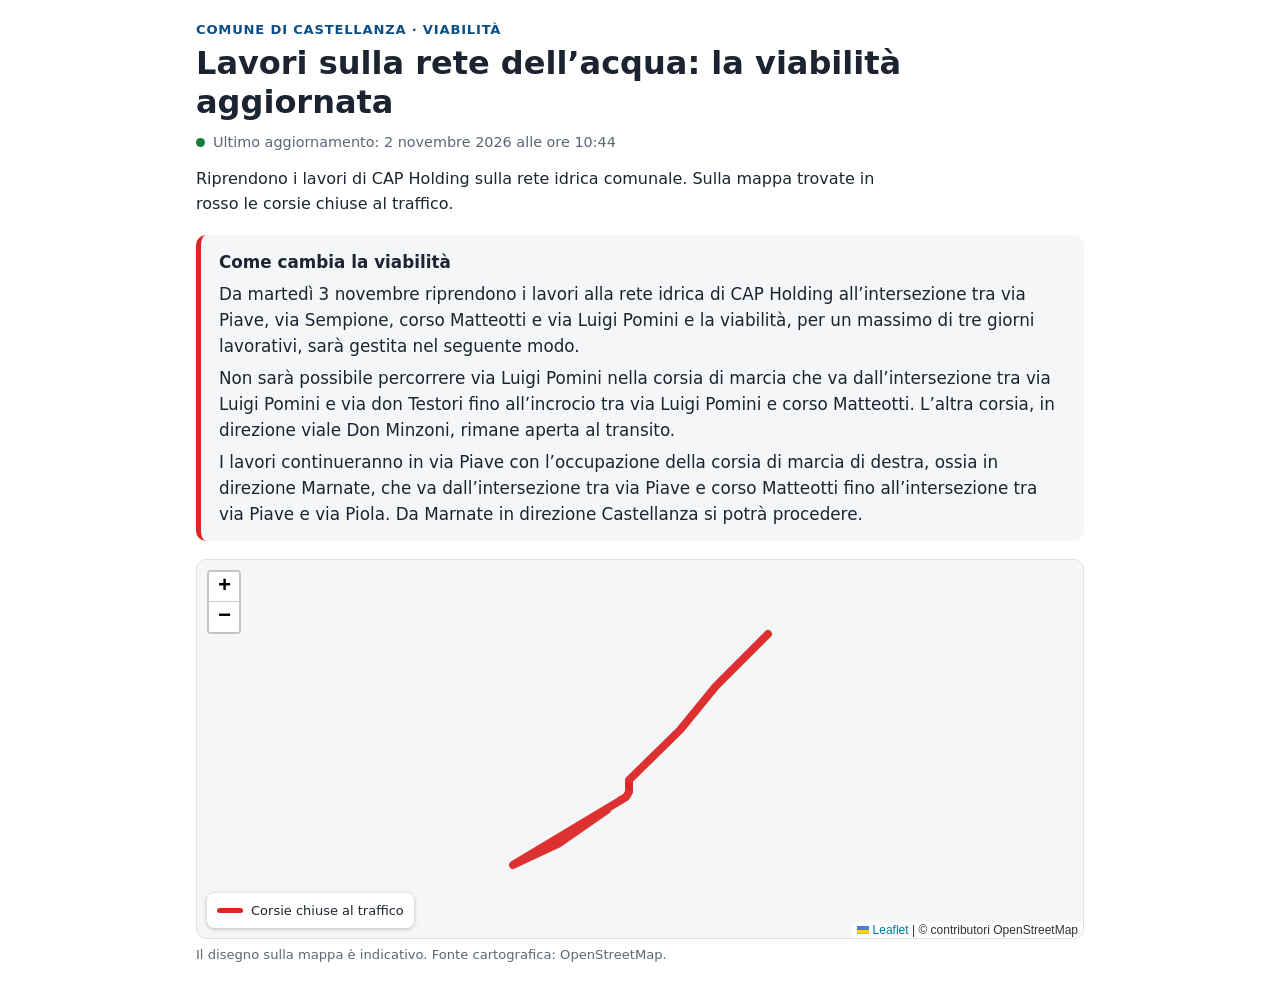
==== anteprima/index.html @ 27d0864a "Anteprima da verificare: lavori dal 3 novembre in via Pomini e via Piave Co-Authored-By: Claude Opus" ====
<!doctype html>
<html lang="it">
<head>
<meta name="robots" content="noindex">
<meta charset="utf-8">
<meta name="viewport" content="width=device-width, initial-scale=1">
<title>Cantieri e viabilità – Comune di Castellanza</title>
<link rel="stylesheet" href="vendor/leaflet/leaflet.css">
<link rel="stylesheet" href="style.css?v=20261026c">
</head>
<body>
<noscript><p style="padding:16px;font:16px system-ui">Per vedere la mappa e gli aggiornamenti serve JavaScript attivo nel browser.</p></noscript>
<main class="wrap">
  <header class="head">
    <p class="kicker">Comune di Castellanza · Viabilità</p>
    <h1 id="titolo">Lavori sulla rete dell’acqua</h1>
    <p class="stamp"><span class="dot" aria-hidden="true"></span><span id="stamp">Caricamento…</span></p>
  </header>

  <section class="presentazione" id="presentazione" hidden>
    <div id="presTesto"></div>
  </section>

  <section class="intro" id="oggi" hidden>
    <h2>Come cambia la viabilità</h2>
    <div id="oggiTesto"></div>
  </section>

  <section class="mappa-box" id="mappaBox">
    <div id="map" role="region" aria-label="Mappa dei cantieri e dei percorsi alternativi"></div>
    <p class="nota" id="notaMappa"></p>
    <div id="percorsi" class="percorsi"></div>
  </section>

  <footer class="foot" id="contatti"></footer>
</main>
<script src="vendor/leaflet/leaflet.js"></script>
<script src="app.js?v=20261026c"></script>
</body>
</html>
---- anteprima/vendor/leaflet/leaflet.css ----
/* required styles */

.leaflet-pane,
.leaflet-tile,
.leaflet-marker-icon,
.leaflet-marker-shadow,
.leaflet-tile-container,
.leaflet-pane > svg,
.leaflet-pane > canvas,
.leaflet-zoom-box,
.leaflet-image-layer,
.leaflet-layer {
	position: absolute;
	left: 0;
	top: 0;
	}
.leaflet-container {
	overflow: hidden;
	}
.leaflet-tile,
.leaflet-marker-icon,
.leaflet-marker-shadow {
	-webkit-user-select: none;
	   -moz-user-select: none;
	        user-select: none;
	  -webkit-user-drag: none;
	}
/* Prevents IE11 from highlighting tiles in blue */
.leaflet-tile::selection {
	background: transparent;
}
/* Safari renders non-retina tile on retina better with this, but Chrome is worse */
.leaflet-safari .leaflet-tile {
	image-rendering: -webkit-optimize-contrast;
	}
/* hack that prevents hw layers "stretching" when loading new tiles */
.leaflet-safari .leaflet-tile-container {
	width: 1600px;
	height: 1600px;
	-webkit-transform-origin: 0 0;
	}
.leaflet-marker-icon,
.leaflet-marker-shadow {
	display: block;
	}
/* .leaflet-container svg: reset svg max-width decleration shipped in Joomla! (joomla.org) 3.x */
/* .leaflet-container img: map is broken in FF if you have max-width: 100% on tiles */
.leaflet-container .leaflet-overlay-pane svg {
	max-width: none !important;
	max-height: none !important;
	}
.leaflet-container .leaflet-marker-pane img,
.leaflet-container .leaflet-shadow-pane img,
.leaflet-container .leaflet-tile-pane img,
.leaflet-container img.leaflet-image-layer,
.leaflet-container .leaflet-tile {
	max-width: none !important;
	max-height: none !important;
	width: auto;
	padding: 0;
	}

.leaflet-container img.leaflet-tile {
	/* See: https://bugs.chromium.org/p/chromium/issues/detail?id=600120 */
	mix-blend-mode: plus-lighter;
}

.leaflet-container.leaflet-touch-zoom {
	-ms-touch-action: pan-x pan-y;
	touch-action: pan-x pan-y;
	}
.leaflet-container.leaflet-touch-drag {
	-ms-touch-action: pinch-zoom;
	/* Fallback for FF which doesn't support pinch-zoom */
	touch-action: none;
	touch-action: pinch-zoom;
}
.leaflet-container.leaflet-touch-drag.leaflet-touch-zoom {
	-ms-touch-action: none;
	touch-action: none;
}
.leaflet-container {
	-webkit-tap-highlight-color: transparent;
}
.leaflet-container a {
	-webkit-tap-highlight-color: rgba(51, 181, 229, 0.4);
}
.leaflet-tile {
	filter: inherit;
	visibility: hidden;
	}
.leaflet-tile-loaded {
	visibility: inherit;
	}
.leaflet-zoom-box {
	width: 0;
	height: 0;
	-moz-box-sizing: border-box;
	     box-sizing: border-box;
	z-index: 800;
	}
/* workaround for https://bugzilla.mozilla.org/show_bug.cgi?id=888319 */
.leaflet-overlay-pane svg {
	-moz-user-select: none;
	}

.leaflet-pane         { z-index: 400; }

.leaflet-tile-pane    { z-index: 200; }
.leaflet-overlay-pane { z-index: 400; }
.leaflet-shadow-pane  { z-index: 500; }
.leaflet-marker-pane  { z-index: 600; }
.leaflet-tooltip-pane   { z-index: 650; }
.leaflet-popup-pane   { z-index: 700; }

.leaflet-map-pane canvas { z-index: 100; }
.leaflet-map-pane svg    { z-index: 200; }

.leaflet-vml-shape {
	width: 1px;
	height: 1px;
	}
.lvml {
	behavior: url(#default#VML);
	display: inline-block;
	position: absolute;
	}


/* control positioning */

.leaflet-control {
	position: relative;
	z-index: 800;
	pointer-events: visiblePainted; /* IE 9-10 doesn't have auto */
	pointer-events: auto;
	}
.leaflet-top,
.leaflet-bottom {
	position: absolute;
	z-index: 1000;
	pointer-events: none;
	}
.leaflet-top {
	top: 0;
	}
.leaflet-right {
	right: 0;
	}
.leaflet-bottom {
	bottom: 0;
	}
.leaflet-left {
	left: 0;
	}
.leaflet-control {
	float: left;
	clear: both;
	}
.leaflet-right .leaflet-control {
	float: right;
	}
.leaflet-top .leaflet-control {
	margin-top: 10px;
	}
.leaflet-bottom .leaflet-control {
	margin-bottom: 10px;
	}
.leaflet-left .leaflet-control {
	margin-left: 10px;
	}
.leaflet-right .leaflet-control {
	margin-right: 10px;
	}


/* zoom and fade animations */

.leaflet-fade-anim .leaflet-popup {
	opacity: 0;
	-webkit-transition: opacity 0.2s linear;
	   -moz-transition: opacity 0.2s linear;
	        transition: opacity 0.2s linear;
	}
.leaflet-fade-anim .leaflet-map-pane .leaflet-popup {
	opacity: 1;
	}
.leaflet-zoom-animated {
	-webkit-transform-origin: 0 0;
	    -ms-transform-origin: 0 0;
	        transform-origin: 0 0;
	}
svg.leaflet-zoom-animated {
	will-change: transform;
}

.leaflet-zoom-anim .leaflet-zoom-animated {
	-webkit-transition: -webkit-transform 0.25s cubic-bezier(0,0,0.25,1);
	   -moz-transition:    -moz-transform 0.25s cubic-bezier(0,0,0.25,1);
	        transition:         transform 0.25s cubic-bezier(0,0,0.25,1);
	}
.leaflet-zoom-anim .leaflet-tile,
.leaflet-pan-anim .leaflet-tile {
	-webkit-transition: none;
	   -moz-transition: none;
	        transition: none;
	}

.leaflet-zoom-anim .leaflet-zoom-hide {
	visibility: hidden;
	}


/* cursors */

.leaflet-interactive {
	cursor: pointer;
	}
.leaflet-grab {
	cursor: -webkit-grab;
	cursor:    -moz-grab;
	cursor:         grab;
	}
.leaflet-crosshair,
.leaflet-crosshair .leaflet-interactive {
	cursor: crosshair;
	}
.leaflet-popup-pane,
.leaflet-control {
	cursor: auto;
	}
.leaflet-dragging .leaflet-grab,
.leaflet-dragging .leaflet-grab .leaflet-interactive,
.leaflet-dragging .leaflet-marker-draggable {
	cursor: move;
	cursor: -webkit-grabbing;
	cursor:    -moz-grabbing;
	cursor:         grabbing;
	}

/* marker & overlays interactivity */
.leaflet-marker-icon,
.leaflet-marker-shadow,
.leaflet-image-layer,
.leaflet-pane > svg path,
.leaflet-tile-container {
	pointer-events: none;
	}

.leaflet-marker-icon.leaflet-interactive,
.leaflet-image-layer.leaflet-interactive,
.leaflet-pane > svg path.leaflet-interactive,
svg.leaflet-image-layer.leaflet-interactive path {
	pointer-events: visiblePainted; /* IE 9-10 doesn't have auto */
	pointer-events: auto;
	}

/* visual tweaks */

.leaflet-container {
	background: #ddd;
	outline-offset: 1px;
	}
.leaflet-container a {
	color: #0078A8;
	}
.leaflet-zoom-box {
	border: 2px dotted #38f;
	background: rgba(255,255,255,0.5);
	}


/* general typography */
.leaflet-container {
	font-family: "Helvetica Neue", Arial, Helvetica, sans-serif;
	font-size: 12px;
	font-size: 0.75rem;
	line-height: 1.5;
	}


/* general toolbar styles */

.leaflet-bar {
	box-shadow: 0 1px 5px rgba(0,0,0,0.65);
	border-radius: 4px;
	}
.leaflet-bar a {
	background-color: #fff;
	border-bottom: 1px solid #ccc;
	width: 26px;
	height: 26px;
	line-height: 26px;
	display: block;
	text-align: center;
	text-decoration: none;
	color: black;
	}
.leaflet-bar a,
.leaflet-control-layers-toggle {
	background-position: 50% 50%;
	background-repeat: no-repeat;
	display: block;
	}
.leaflet-bar a:hover,
.leaflet-bar a:focus {
	background-color: #f4f4f4;
	}
.leaflet-bar a:first-child {
	border-top-left-radius: 4px;
	border-top-right-radius: 4px;
	}
.leaflet-bar a:last-child {
	border-bottom-left-radius: 4px;
	border-bottom-right-radius: 4px;
	border-bottom: none;
	}
.leaflet-bar a.leaflet-disabled {
	cursor: default;
	background-color: #f4f4f4;
	color: #bbb;
	}

.leaflet-touch .leaflet-bar a {
	width: 30px;
	height: 30px;
	line-height: 30px;
	}
.leaflet-touch .leaflet-bar a:first-child {
	border-top-left-radius: 2px;
	border-top-right-radius: 2px;
	}
.leaflet-touch .leaflet-bar a:last-child {
	border-bottom-left-radius: 2px;
	border-bottom-right-radius: 2px;
	}

/* zoom control */

.leaflet-control-zoom-in,
.leaflet-control-zoom-out {
	font: bold 18px 'Lucida Console', Monaco, monospace;
	text-indent: 1px;
	}

.leaflet-touch .leaflet-control-zoom-in, .leaflet-touch .leaflet-control-zoom-out  {
	font-size: 22px;
	}


/* layers control */

.leaflet-control-layers {
	box-shadow: 0 1px 5px rgba(0,0,0,0.4);
	background: #fff;
	border-radius: 5px;
	}
.leaflet-control-layers-toggle {
	background-image: url(images/layers.png);
	width: 36px;
	height: 36px;
	}
.leaflet-retina .leaflet-control-layers-toggle {
	background-image: url(images/layers-2x.png);
	background-size: 26px 26px;
	}
.leaflet-touch .leaflet-control-layers-toggle {
	width: 44px;
	height: 44px;
	}
.leaflet-control-layers .leaflet-control-layers-list,
.leaflet-control-layers-expanded .leaflet-control-layers-toggle {
	display: none;
	}
.leaflet-control-layers-expanded .leaflet-control-layers-list {
	display: block;
	position: relative;
	}
.leaflet-control-layers-expanded {
	padding: 6px 10px 6px 6px;
	color: #333;
	background: #fff;
	}
.leaflet-control-layers-scrollbar {
	overflow-y: scroll;
	overflow-x: hidden;
	padding-right: 5px;
	}
.leaflet-control-layers-selector {
	margin-top: 2px;
	position: relative;
	top: 1px;
	}
.leaflet-control-layers label {
	display: block;
	font-size: 13px;
	font-size: 1.08333em;
	}
.leaflet-control-layers-separator {
	height: 0;
	border-top: 1px solid #ddd;
	margin: 5px -10px 5px -6px;
	}

/* Default icon URLs */
.leaflet-default-icon-path { /* used only in path-guessing heuristic, see L.Icon.Default */
	background-image: url(images/marker-icon.png);
	}


/* attribution and scale controls */

.leaflet-container .leaflet-control-attribution {
	background: #fff;
	background: rgba(255, 255, 255, 0.8);
	margin: 0;
	}
.leaflet-control-attribution,
.leaflet-control-scale-line {
	padding: 0 5px;
	color: #333;
	line-height: 1.4;
	}
.leaflet-control-attribution a {
	text-decoration: none;
	}
.leaflet-control-attribution a:hover,
.leaflet-control-attribution a:focus {
	text-decoration: underline;
	}
.leaflet-attribution-flag {
	display: inline !important;
	vertical-align: baseline !important;
	width: 1em;
	height: 0.6669em;
	}
.leaflet-left .leaflet-control-scale {
	margin-left: 5px;
	}
.leaflet-bottom .leaflet-control-scale {
	margin-bottom: 5px;
	}
.leaflet-control-scale-line {
	border: 2px solid #777;
	border-top: none;
	line-height: 1.1;
	padding: 2px 5px 1px;
	white-space: nowrap;
	-moz-box-sizing: border-box;
	     box-sizing: border-box;
	background: rgba(255, 255, 255, 0.8);
	text-shadow: 1px 1px #fff;
	}
.leaflet-control-scale-line:not(:first-child) {
	border-top: 2px solid #777;
	border-bottom: none;
	margin-top: -2px;
	}
.leaflet-control-scale-line:not(:first-child):not(:last-child) {
	border-bottom: 2px solid #777;
	}

.leaflet-touch .leaflet-control-attribution,
.leaflet-touch .leaflet-control-layers,
.leaflet-touch .leaflet-bar {
	box-shadow: none;
	}
.leaflet-touch .leaflet-control-layers,
.leaflet-touch .leaflet-bar {
	border: 2px solid rgba(0,0,0,0.2);
	background-clip: padding-box;
	}


/* popup */

.leaflet-popup {
	position: absolute;
	text-align: center;
	margin-bottom: 20px;
	}
.leaflet-popup-content-wrapper {
	padding: 1px;
	text-align: left;
	border-radius: 12px;
	}
.leaflet-popup-content {
	margin: 13px 24px 13px 20px;
	line-height: 1.3;
	font-size: 13px;
	font-size: 1.08333em;
	min-height: 1px;
	}
.leaflet-popup-content p {
	margin: 17px 0;
	margin: 1.3em 0;
	}
.leaflet-popup-tip-container {
	width: 40px;
	height: 20px;
	position: absolute;
	left: 50%;
	margin-top: -1px;
	margin-left: -20px;
	overflow: hidden;
	pointer-events: none;
	}
.leaflet-popup-tip {
	width: 17px;
	height: 17px;
	padding: 1px;

	margin: -10px auto 0;
	pointer-events: auto;

	-webkit-transform: rotate(45deg);
	   -moz-transform: rotate(45deg);
	    -ms-transform: rotate(45deg);
	        transform: rotate(45deg);
	}
.leaflet-popup-content-wrapper,
.leaflet-popup-tip {
	background: white;
	color: #333;
	box-shadow: 0 3px 14px rgba(0,0,0,0.4);
	}
.leaflet-container a.leaflet-popup-close-button {
	position: absolute;
	top: 0;
	right: 0;
	border: none;
	text-align: center;
	width: 24px;
	height: 24px;
	font: 16px/24px Tahoma, Verdana, sans-serif;
	color: #757575;
	text-decoration: none;
	background: transparent;
	}
.leaflet-container a.leaflet-popup-close-button:hover,
.leaflet-container a.leaflet-popup-close-button:focus {
	color: #585858;
	}
.leaflet-popup-scrolled {
	overflow: auto;
	}

.leaflet-oldie .leaflet-popup-content-wrapper {
	-ms-zoom: 1;
	}
.leaflet-oldie .leaflet-popup-tip {
	width: 24px;
	margin: 0 auto;

	-ms-filter: "progid:DXImageTransform.Microsoft.Matrix(M11=0.70710678, M12=0.70710678, M21=-0.70710678, M22=0.70710678)";
	filter: progid:DXImageTransform.Microsoft.Matrix(M11=0.70710678, M12=0.70710678, M21=-0.70710678, M22=0.70710678);
	}

.leaflet-oldie .leaflet-control-zoom,
.leaflet-oldie .leaflet-control-layers,
.leaflet-oldie .leaflet-popup-content-wrapper,
.leaflet-oldie .leaflet-popup-tip {
	border: 1px solid #999;
	}


/* div icon */

.leaflet-div-icon {
	background: #fff;
	border: 1px solid #666;
	}


/* Tooltip */
/* Base styles for the element that has a tooltip */
.leaflet-tooltip {
	position: absolute;
	padding: 6px;
	background-color: #fff;
	border: 1px solid #fff;
	border-radius: 3px;
	color: #222;
	white-space: nowrap;
	-webkit-user-select: none;
	-moz-user-select: none;
	-ms-user-select: none;
	user-select: none;
	pointer-events: none;
	box-shadow: 0 1px 3px rgba(0,0,0,0.4);
	}
.leaflet-tooltip.leaflet-interactive {
	cursor: pointer;
	pointer-events: auto;
	}
.leaflet-tooltip-top:before,
.leaflet-tooltip-bottom:before,
.leaflet-tooltip-left:before,
.leaflet-tooltip-right:before {
	position: absolute;
	pointer-events: none;
	border: 6px solid transparent;
	background: transparent;
	content: "";
	}

/* Directions */

.leaflet-tooltip-bottom {
	margin-top: 6px;
}
.leaflet-tooltip-top {
	margin-top: -6px;
}
.leaflet-tooltip-bottom:before,
.leaflet-tooltip-top:before {
	left: 50%;
	margin-left: -6px;
	}
.leaflet-tooltip-top:before {
	bottom: 0;
	margin-bottom: -12px;
	border-top-color: #fff;
	}
.leaflet-tooltip-bottom:before {
	top: 0;
	margin-top: -12px;
	margin-left: -6px;
	border-bottom-color: #fff;
	}
.leaflet-tooltip-left {
	margin-left: -6px;
}
.leaflet-tooltip-right {
	margin-left: 6px;
}
.leaflet-tooltip-left:before,
.leaflet-tooltip-right:before {
	top: 50%;
	margin-top: -6px;
	}
.leaflet-tooltip-left:before {
	right: 0;
	margin-right: -12px;
	border-left-color: #fff;
	}
.leaflet-tooltip-right:before {
	left: 0;
	margin-left: -12px;
	border-right-color: #fff;
	}

/* Printing */

@media print {
	/* Prevent printers from removing background-images of controls. */
	.leaflet-control {
		-webkit-print-color-adjust: exact;
		print-color-adjust: exact;
		}
	}
---- anteprima/style.css ----
:root {
  --bg: #ffffff;
  --surface: #f5f6f8;
  --ink: #1b2430;
  --muted: #5b6676;
  --line: #dde1e7;
  --brand: #0b4f8a;
  --corso: #dc2626;
  --corso-bg: #fdecec;
  --prog: #64748b;
  --fatto: #15803d;
  --urgente: #b91c1c;
  --urgente-bg: #fdeeee;
  --radius: 10px;
  color-scheme: light;
}
* { box-sizing: border-box; }
html, body { margin: 0; background: var(--bg); color: var(--ink); }
body { font: 16px/1.55 "Titillium Web", system-ui, -apple-system, "Segoe UI", Roboto, sans-serif; }
.wrap { max-width: 920px; margin: 0 auto; padding: 20px 16px 32px; }
h1 { font-size: clamp(1.5rem, 4vw, 2rem); line-height: 1.2; margin: 4px 0 6px; }
h2 { font-size: 1.15rem; margin: 0 0 12px; }
section { margin-top: 28px; }
.kicker { margin: 0; font-size: .82rem; letter-spacing: .06em; text-transform: uppercase; color: var(--brand); font-weight: 700; }
.sub { margin: 0; color: var(--muted); }
.stamp { margin: 10px 0 0; font-size: .9rem; color: var(--muted); display: flex; align-items: center; gap: 8px; }
.dot { width: 9px; height: 9px; border-radius: 50%; background: var(--fatto); box-shadow: 0 0 0 0 rgba(21,128,61,.5); animation: pulse 2.4s infinite; }
@keyframes pulse { 0% { box-shadow: 0 0 0 0 rgba(21,128,61,.45);} 70% { box-shadow: 0 0 0 8px rgba(21,128,61,0);} 100% { box-shadow: 0 0 0 0 rgba(21,128,61,0);} }
@media (prefers-reduced-motion: reduce) { .dot { animation: none; } }

.oggi { background: var(--brand); color: #fff; border-radius: var(--radius); padding: 18px 20px; }
.oggi h2 { color: #fff; }
.oggi p { margin: 0 0 8px; }
.oggi p:last-child { margin-bottom: 0; }

.evidenza:empty { display: none; }
.card { border: 1px solid var(--line); border-radius: var(--radius); padding: 16px 18px; background: var(--bg); scroll-margin-top: 12px; }
.card + .card { margin-top: 12px; }
.card.hl { border-left: 5px solid #d97706; background: #fff6e6; }
.card.urgente { border-left: 5px solid var(--urgente); background: var(--urgente-bg); }
.card h3 { margin: 6px 0 6px; font-size: 1.08rem; line-height: 1.3; }
.card p { margin: 0 0 8px; }
.card p:last-child { margin-bottom: 0; }
.meta { display: flex; flex-wrap: wrap; gap: 6px 12px; align-items: center; font-size: .85rem; color: var(--muted); }
.tag { display: inline-block; padding: 1px 8px; border-radius: 99px; font-size: .78rem; font-weight: 700; background: var(--surface); color: var(--ink); }
.tag.viabilita { background: #e7effa; color: var(--brand); }
.tag.urgente { background: var(--urgente); color: #fff; }
.tag.concluso { background: #e6f4ea; color: var(--fatto); }
.tag.avviso { background: var(--surface); }
.link-tratto { text-align: left; color: var(--brand); background: none; border: 0; padding: 0; font: inherit; cursor: pointer; text-decoration: underline; }

#map { height: 380px; border-radius: var(--radius); border: 1px solid var(--line); background: var(--surface); }
@media (max-width: 600px) { #map { height: 300px; } }
.legenda { list-style: none; padding: 0; margin: 12px 0 0; display: grid; gap: 6px; }
.legenda li { display: flex; gap: 10px; align-items: baseline; font-size: .95rem; }
.sw { flex: none; width: 22px; height: 6px; border-radius: 3px; transform: translateY(-2px); }
.sw.in_corso { background: var(--corso); }
.sw.programmato { background: repeating-linear-gradient(90deg, var(--prog) 0 6px, transparent 6px 10px); }
.sw.concluso { background: var(--fatto); }
.stato { font-size: .82rem; color: var(--muted); }

.filtro { display: flex; gap: 10px; align-items: center; margin-bottom: 12px; flex-wrap: wrap; }
select, input, textarea, button { font: inherit; }
select { padding: 6px 10px; border: 1px solid var(--line); border-radius: 8px; background: var(--bg); max-width: 100%; }
.vuoto { color: var(--muted); font-style: italic; }
.foot { margin-top: 32px; padding-top: 14px; border-top: 1px solid var(--line); color: var(--muted); font-size: .9rem; }
.leaflet-popup-content { font: 14px/1.4 system-ui, sans-serif; }
.nota { margin: 6px 0 0; font-size: .82rem; color: var(--muted); }
.nota:empty { display: none; }

.percorsi:empty { display: none; }
.percorsi { margin-top: 18px; display: grid; gap: 12px; }
.percorsi h3 { margin: 0; font-size: 1.05rem; }
.percorso { display: flex; gap: 12px; align-items: flex-start; border: 1px solid var(--line); border-radius: var(--radius); padding: 12px 14px; }
.percorso p { margin: 4px 0 0; }
.percorso .tit { font-weight: 700; }
.sw-p { flex: none; width: 6px; align-self: stretch; border-radius: 3px; }

.legenda-mappa { background: rgba(255,255,255,.95); padding: 8px 10px; border-radius: 8px; box-shadow: 0 1px 4px rgba(0,0,0,.25); font: 13px/1.5 system-ui, sans-serif; color: #1b2430; }
.legenda-mappa div { display: flex; align-items: center; gap: 8px; }
.lg { display: inline-block; width: 26px; height: 5px; border-radius: 3px; flex: none; }
.lg.tratteggio { background: repeating-linear-gradient(90deg, #64748b 0 7px, transparent 7px 12px); }
.percorso-corpo { flex: 1; min-width: 0; }
.direzioni { display: grid; gap: 14px; margin-top: 10px; grid-template-columns: repeat(auto-fit, minmax(260px, 1fr)); }
.direzione h4 { margin: 0 0 6px; font-size: .95rem; }
.passi { margin: 0; padding-left: 22px; display: grid; gap: 6px; }
.passi li { padding-left: 2px; }
.passi li span { display: block; }
.passi .dist { font-size: .82rem; color: var(--muted); }
@media (max-width: 600px) { .legenda-mappa { font-size: 12px; padding: 6px 8px; } }

.btn-maps { display: inline-flex; align-items: center; gap: 8px; margin-top: 10px; padding: 9px 14px; border-radius: 8px; background: #1d4ed8; color: #fff; font-weight: 700; font-size: .92rem; text-decoration: none; }
.btn-maps::before { content: ""; width: 10px; height: 10px; border-radius: 50%; border: 2px solid #fff; }
.btn-maps:hover, .btn-maps:focus { background: #1e40af; }
.nota-maps { margin: 10px 0 0; font-size: .82rem; color: var(--muted); }

.intro { margin-top: 18px; font-size: 1.05rem; }
.intro p { margin: 0 0 6px; }
.intro p:last-child { margin-bottom: 0; }
.mappa-box { margin-top: 18px; }
.percorsi h2 { font-size: 1.05rem; margin: 0; }
.pulsanti { display: flex; flex-wrap: wrap; gap: 10px; }
.pulsanti .btn-maps { margin-top: 0; }
@media (max-width: 600px) { .pulsanti .btn-maps { width: 100%; justify-content: center; } }

.presentazione { margin-top: 14px; color: var(--ink); max-width: 70ch; }
.presentazione p { margin: 0 0 10px; }
.presentazione p:last-child { margin-bottom: 0; }
.intro { background: var(--surface); border-left: 5px solid var(--corso); border-radius: var(--radius); padding: 14px 18px; }
.intro h2 { margin: 0 0 6px; font-size: 1.05rem; }
.foot:empty { display: none; }
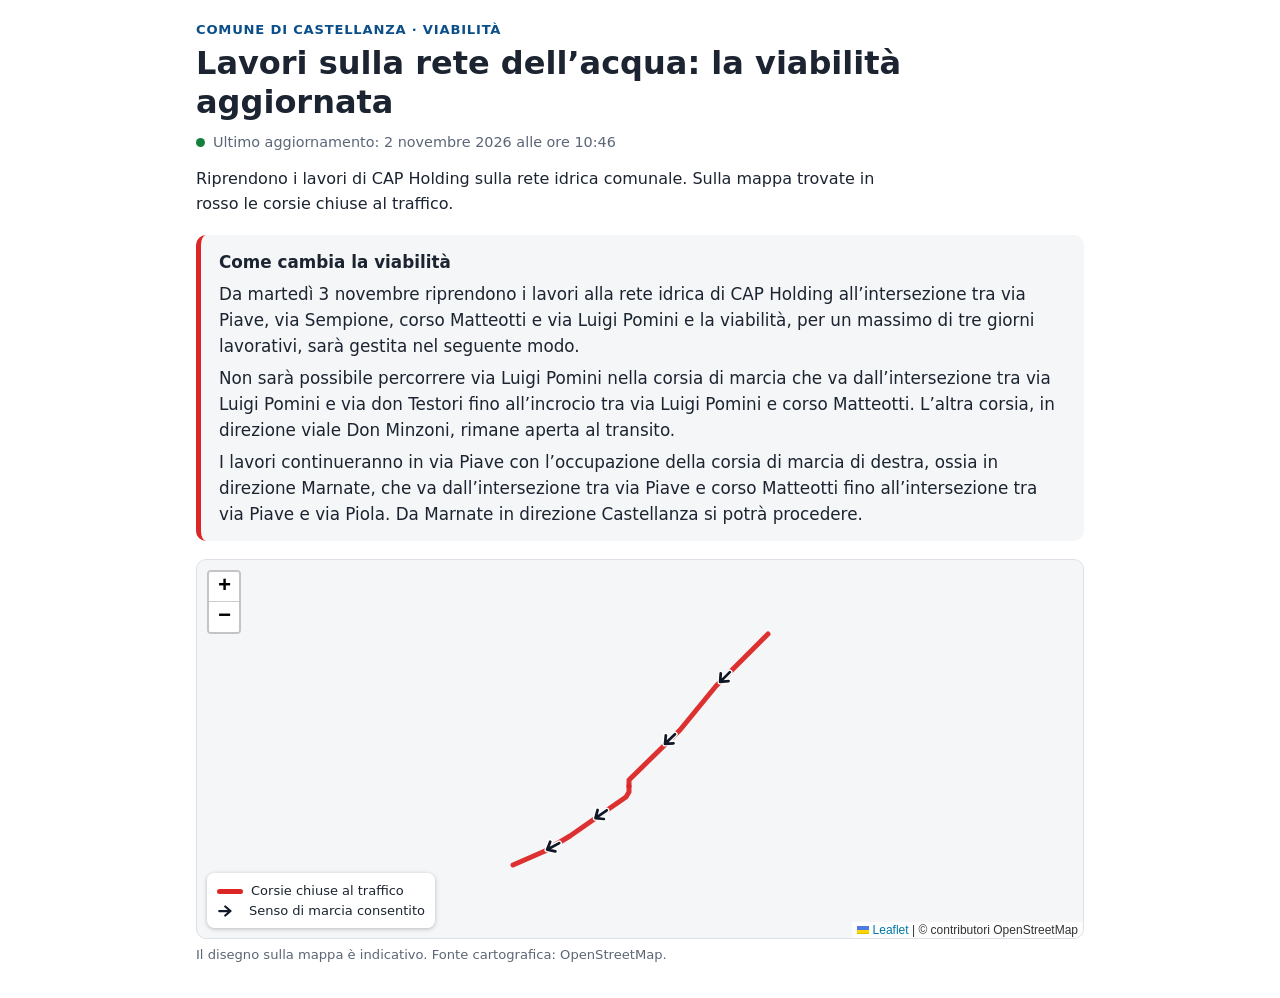
==== commit 2b351c6e: "Anteprima: linee più sottili e frecce del senso di marcia consentito Co-Authored-By: Claude Opus 5.5" ====
--- a/anteprima/index.html
+++ b/anteprima/index.html
@@ -6,7 +6,7 @@
 <meta name="viewport" content="width=device-width, initial-scale=1">
 <title>Cantieri e viabilità – Comune di Castellanza</title>
 <link rel="stylesheet" href="vendor/leaflet/leaflet.css">
-<link rel="stylesheet" href="style.css?v=20261026c">
+<link rel="stylesheet" href="style.css?v=20261102a">
 </head>
 <body>
 <noscript><p style="padding:16px;font:16px system-ui">Per vedere la mappa e gli aggiornamenti serve JavaScript attivo nel browser.</p></noscript>
@@ -35,6 +35,6 @@
   <footer class="foot" id="contatti"></footer>
 </main>
 <script src="vendor/leaflet/leaflet.js"></script>
-<script src="app.js?v=20261026c"></script>
+<script src="app.js?v=20261102a"></script>
 </body>
 </html>
--- a/anteprima/style.css
+++ b/anteprima/style.css
@@ -109,3 +109,7 @@
 .intro { background: var(--surface); border-left: 5px solid var(--corso); border-radius: var(--radius); padding: 14px 18px; }
 .intro h2 { margin: 0 0 6px; font-size: 1.05rem; }
 .foot:empty { display: none; }
+
+.freccia-marcia{background:none;border:0}
+.lg-freccia{display:inline-flex;vertical-align:middle;margin-right:6px}
+.lg-freccia svg{width:18px;height:18px}
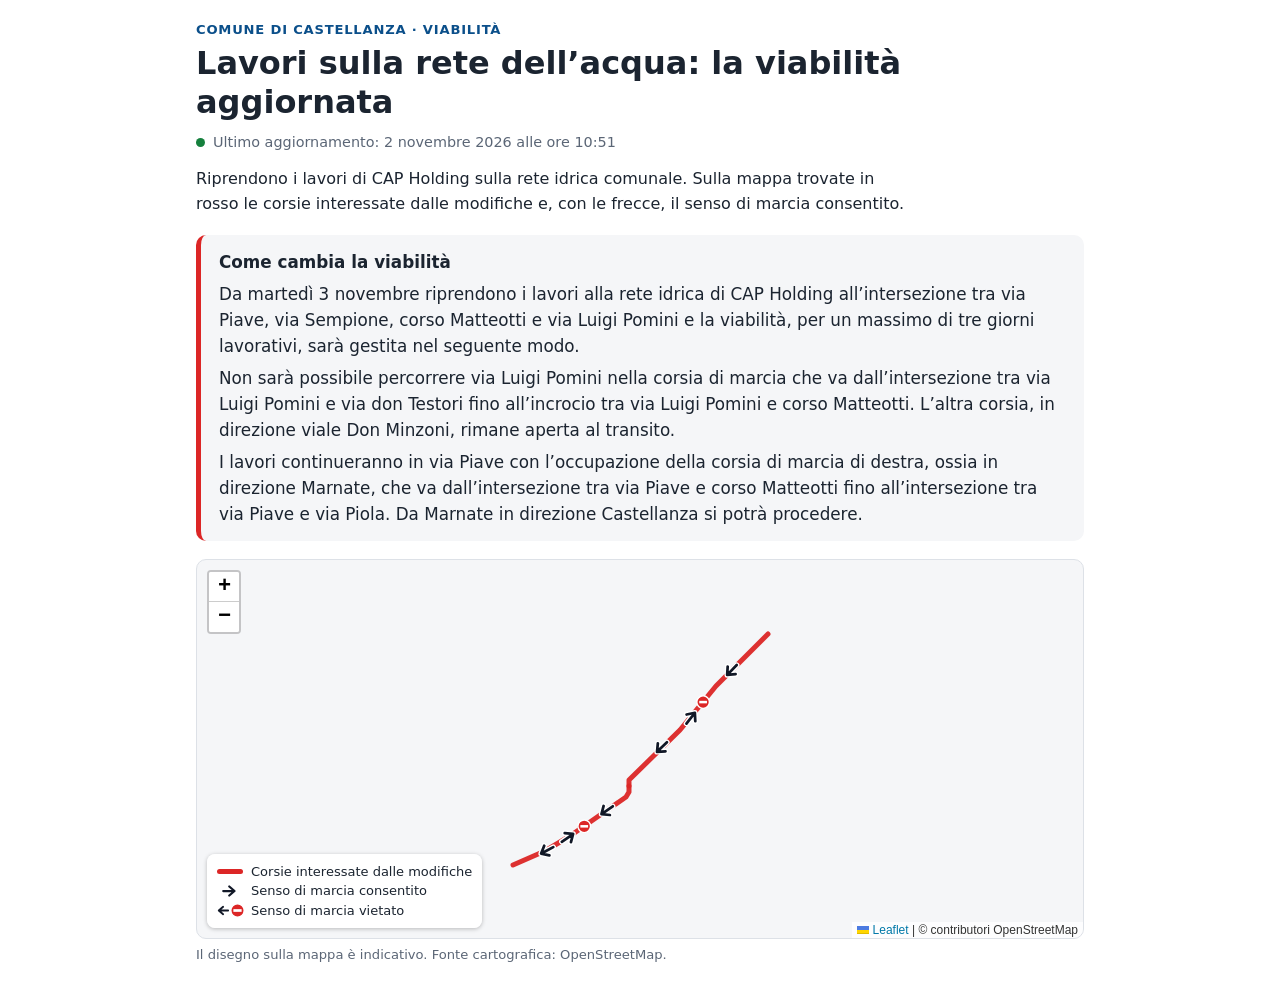
==== commit b7de56a4: "Anteprima: freccia del senso vietato con segnale di divieto Co-Authored-By: Claude Opus 5.5 <noreply" ====
--- a/anteprima/index.html
+++ b/anteprima/index.html
@@ -6,7 +6,7 @@
 <meta name="viewport" content="width=device-width, initial-scale=1">
 <title>Cantieri e viabilità – Comune di Castellanza</title>
 <link rel="stylesheet" href="vendor/leaflet/leaflet.css">
-<link rel="stylesheet" href="style.css?v=20261102a">
+<link rel="stylesheet" href="style.css?v=20261102b">
 </head>
 <body>
 <noscript><p style="padding:16px;font:16px system-ui">Per vedere la mappa e gli aggiornamenti serve JavaScript attivo nel browser.</p></noscript>
@@ -35,6 +35,6 @@
   <footer class="foot" id="contatti"></footer>
 </main>
 <script src="vendor/leaflet/leaflet.js"></script>
-<script src="app.js?v=20261102a"></script>
+<script src="app.js?v=20261102b"></script>
 </body>
 </html>
--- a/anteprima/style.css
+++ b/anteprima/style.css
@@ -111,5 +111,7 @@
 .foot:empty { display: none; }
 
 .freccia-marcia{background:none;border:0}
-.lg-freccia{display:inline-flex;vertical-align:middle;margin-right:6px}
+.lg-freccia{display:inline-flex;align-items:center;justify-content:center;width:26px;flex:none}
 .lg-freccia svg{width:18px;height:18px}
+.lg-freccia span svg{width:15px;height:15px}
+.lg-freccia svg+svg{width:10px;height:10px}
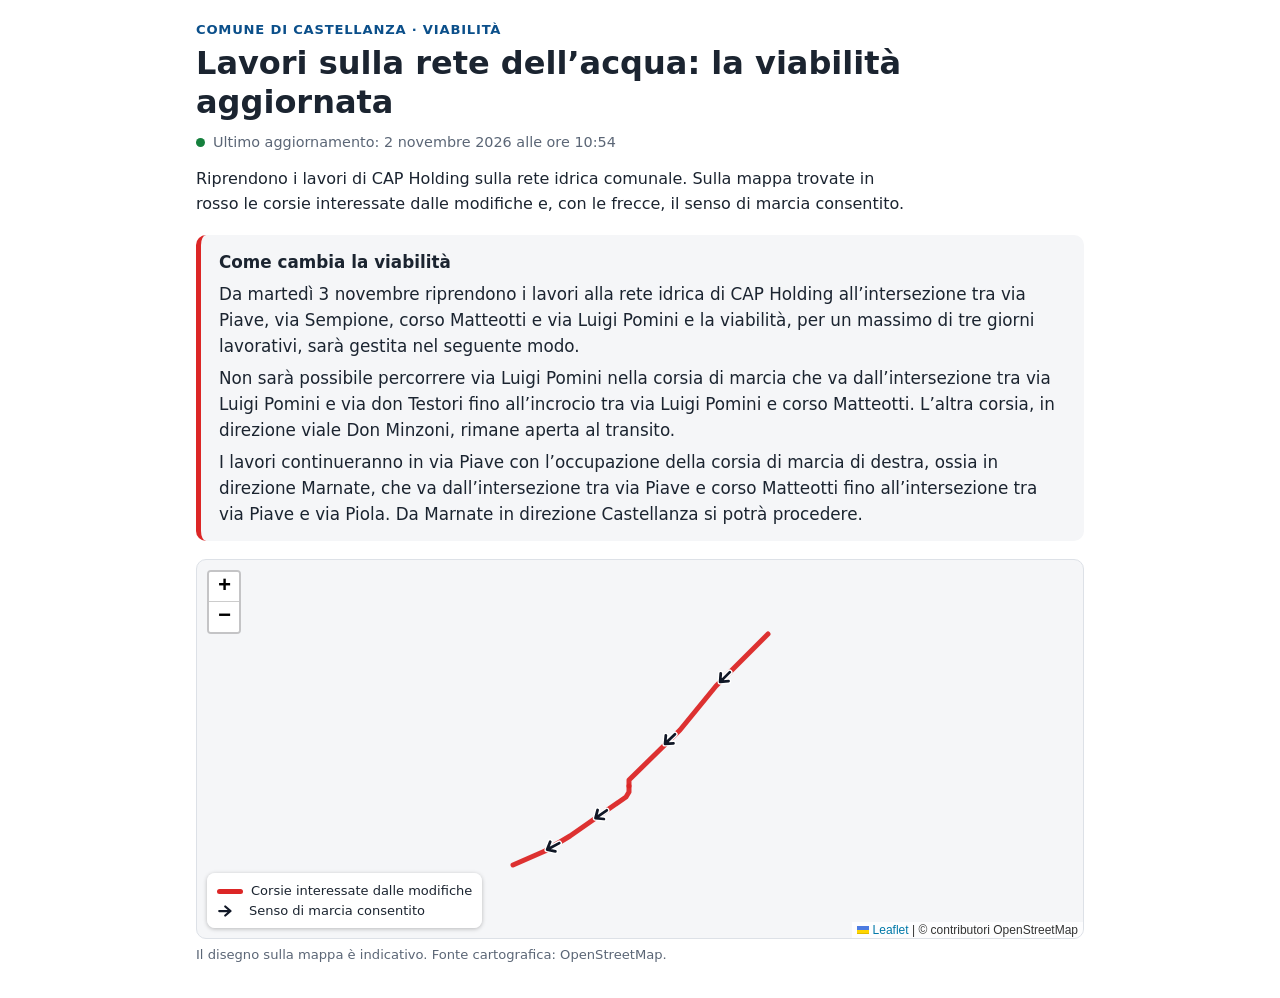
==== commit de9d0209: "Anteprima: ripristinata la versione senza freccia del senso vietato Co-Authored-By: Claude Opus 5.5 " ====
--- a/anteprima/index.html
+++ b/anteprima/index.html
@@ -6,7 +6,7 @@
 <meta name="viewport" content="width=device-width, initial-scale=1">
 <title>Cantieri e viabilità – Comune di Castellanza</title>
 <link rel="stylesheet" href="vendor/leaflet/leaflet.css">
-<link rel="stylesheet" href="style.css?v=20261102b">
+<link rel="stylesheet" href="style.css?v=20261102a">
 </head>
 <body>
 <noscript><p style="padding:16px;font:16px system-ui">Per vedere la mappa e gli aggiornamenti serve JavaScript attivo nel browser.</p></noscript>
@@ -35,6 +35,6 @@
   <footer class="foot" id="contatti"></footer>
 </main>
 <script src="vendor/leaflet/leaflet.js"></script>
-<script src="app.js?v=20261102b"></script>
+<script src="app.js?v=20261102a"></script>
 </body>
 </html>
--- a/anteprima/style.css
+++ b/anteprima/style.css
@@ -111,7 +111,5 @@
 .foot:empty { display: none; }
 
 .freccia-marcia{background:none;border:0}
-.lg-freccia{display:inline-flex;align-items:center;justify-content:center;width:26px;flex:none}
+.lg-freccia{display:inline-flex;vertical-align:middle;margin-right:6px}
 .lg-freccia svg{width:18px;height:18px}
-.lg-freccia span svg{width:15px;height:15px}
-.lg-freccia svg+svg{width:10px;height:10px}
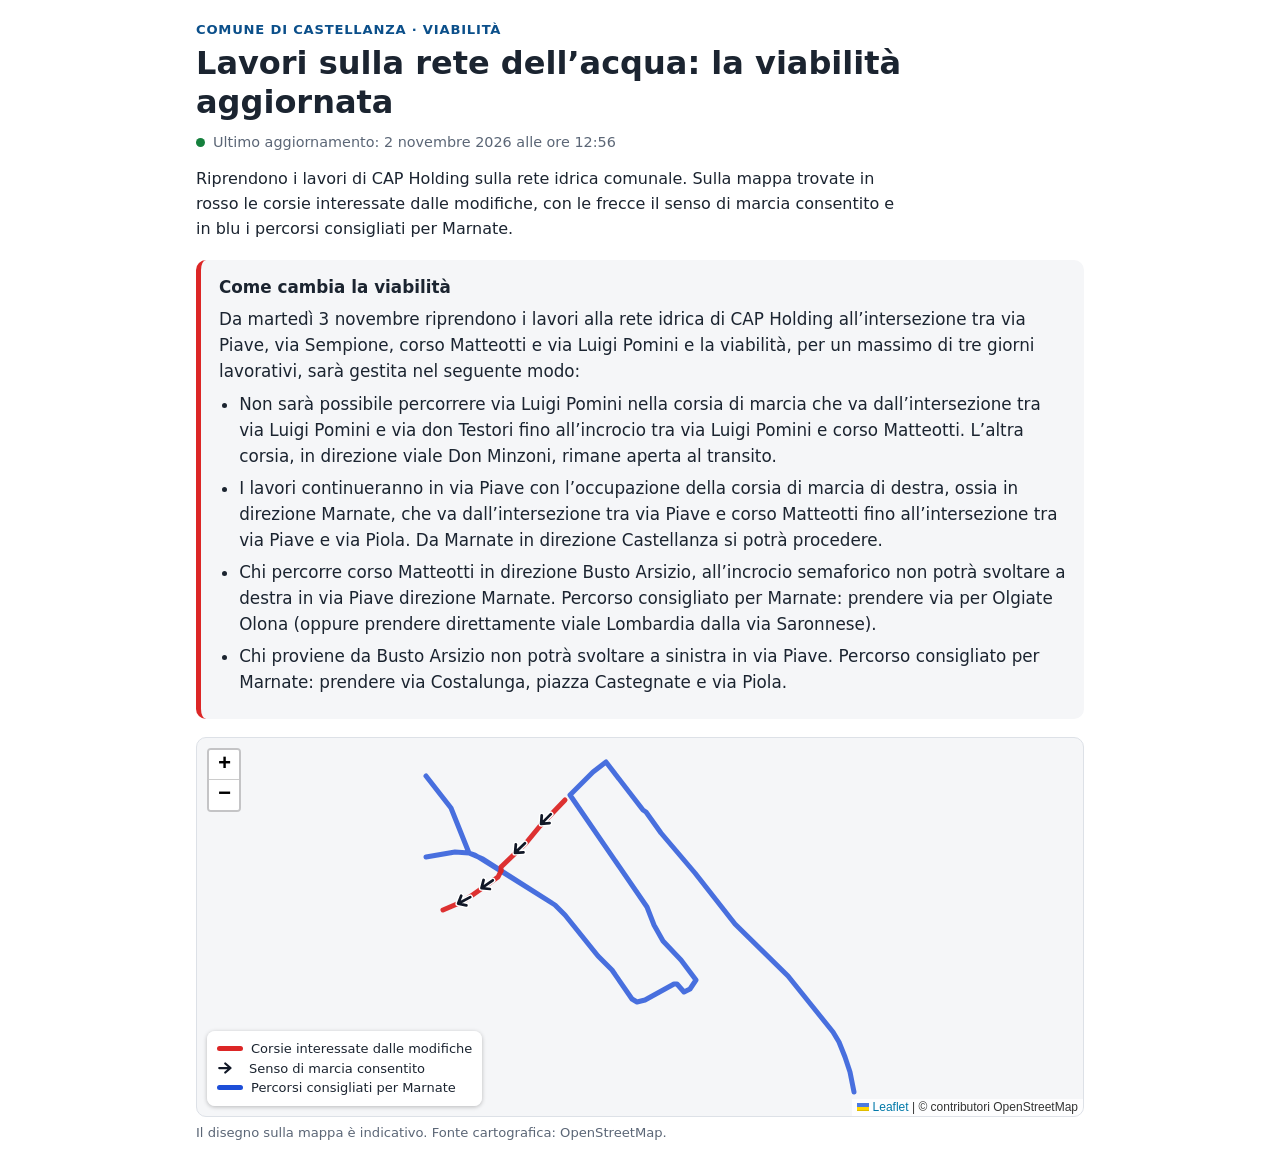
==== commit f240dd10: "Anteprima: percorsi consigliati per Marnate, elenco puntato, tratto di via Piave fino a prima di via" ====
--- a/anteprima/index.html
+++ b/anteprima/index.html
@@ -6,7 +6,7 @@
 <meta name="viewport" content="width=device-width, initial-scale=1">
 <title>Cantieri e viabilità – Comune di Castellanza</title>
 <link rel="stylesheet" href="vendor/leaflet/leaflet.css">
-<link rel="stylesheet" href="style.css?v=20261102a">
+<link rel="stylesheet" href="style.css?v=20261102c">
 </head>
 <body>
 <noscript><p style="padding:16px;font:16px system-ui">Per vedere la mappa e gli aggiornamenti serve JavaScript attivo nel browser.</p></noscript>
@@ -35,6 +35,6 @@
   <footer class="foot" id="contatti"></footer>
 </main>
 <script src="vendor/leaflet/leaflet.js"></script>
-<script src="app.js?v=20261102a"></script>
+<script src="app.js?v=20261102c"></script>
 </body>
 </html>
--- a/anteprima/style.css
+++ b/anteprima/style.css
@@ -113,3 +113,5 @@
 .freccia-marcia{background:none;border:0}
 .lg-freccia{display:inline-flex;vertical-align:middle;margin-right:6px}
 .lg-freccia svg{width:18px;height:18px}
+.elenco{margin:.4em 0 .6em;padding-left:1.2em}
+.elenco li{margin:.35em 0}
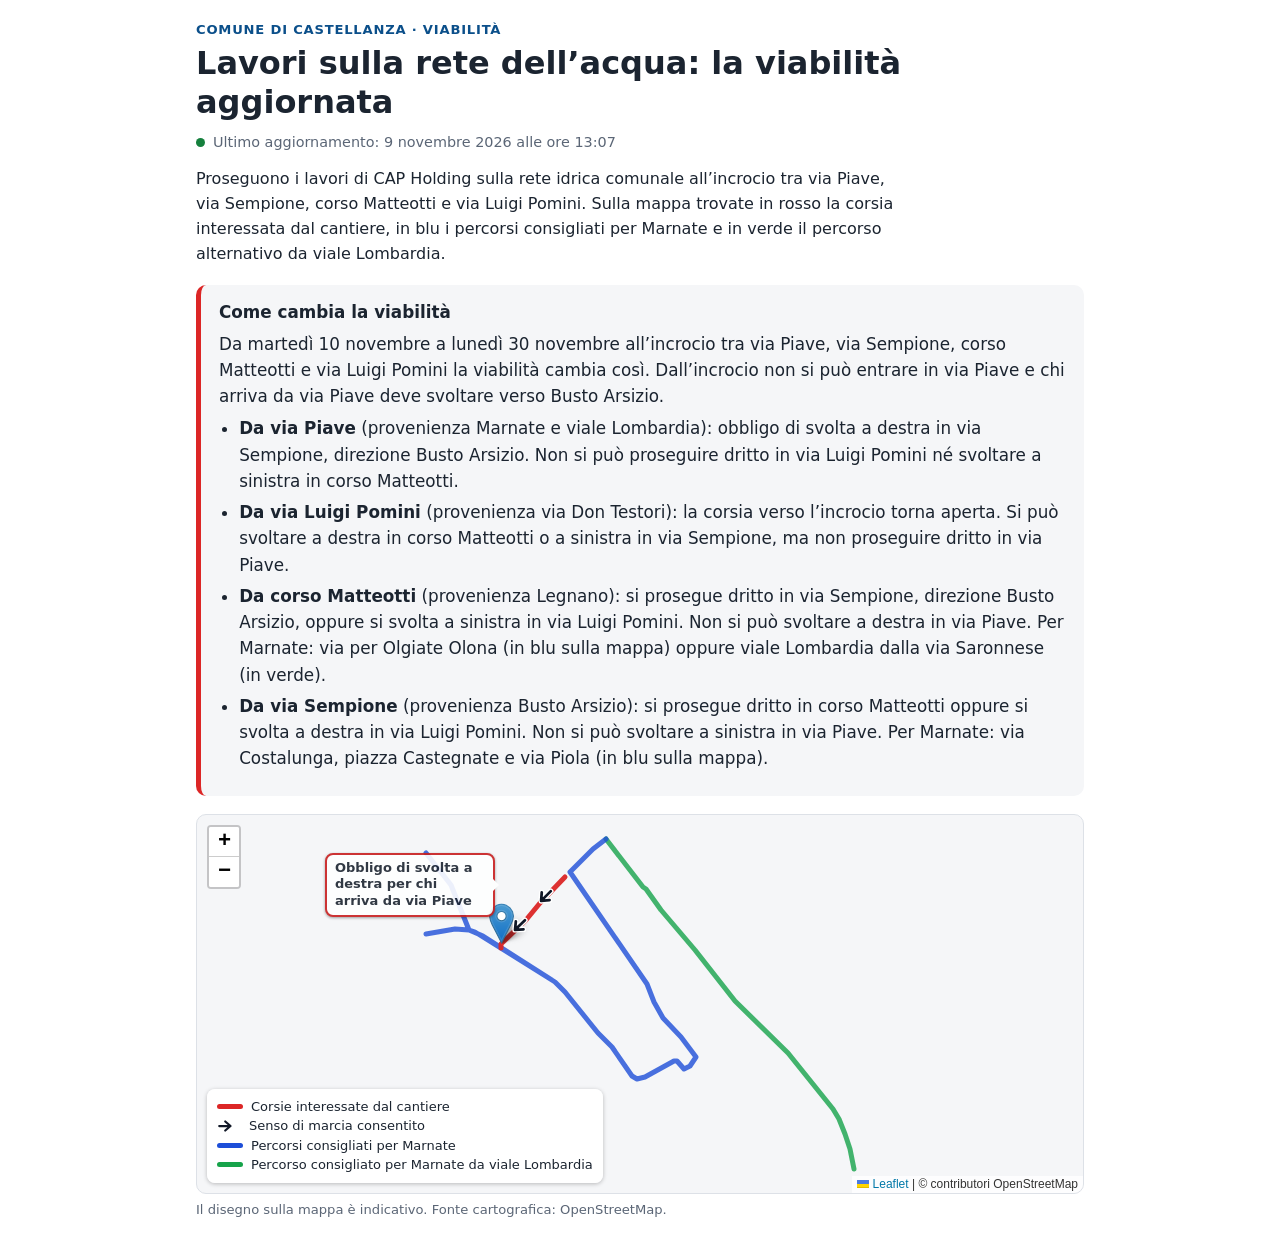
==== commit ce20ad63: "Anteprima: tolta la linea arancione, segnaposto con obbligo di svolta a destra da via Piave Co-Autho" ====
--- a/anteprima/index.html
+++ b/anteprima/index.html
@@ -6,7 +6,7 @@
 <meta name="viewport" content="width=device-width, initial-scale=1">
 <title>Cantieri e viabilità – Comune di Castellanza</title>
 <link rel="stylesheet" href="vendor/leaflet/leaflet.css">
-<link rel="stylesheet" href="style.css?v=20261102c">
+<link rel="stylesheet" href="style.css?v=20261109a">
 </head>
 <body>
 <noscript><p style="padding:16px;font:16px system-ui">Per vedere la mappa e gli aggiornamenti serve JavaScript attivo nel browser.</p></noscript>
@@ -35,6 +35,6 @@
   <footer class="foot" id="contatti"></footer>
 </main>
 <script src="vendor/leaflet/leaflet.js"></script>
-<script src="app.js?v=20261102c"></script>
+<script src="app.js?v=20261109a"></script>
 </body>
 </html>
--- a/anteprima/style.css
+++ b/anteprima/style.css
@@ -115,3 +115,6 @@
 .lg-freccia svg{width:18px;height:18px}
 .elenco{margin:.4em 0 .6em;padding-left:1.2em}
 .elenco li{margin:.35em 0}
+
+.leaflet-tooltip.etichetta-segnaposto { white-space: normal; width: 170px; font: 600 13px/1.3 system-ui, sans-serif; color: #1b2430; border: 2px solid #c81e1e; border-radius: 8px; padding: 5px 8px; }
+@media (max-width: 600px) { .leaflet-tooltip.etichetta-segnaposto { width: 140px; font-size: 12px; } }
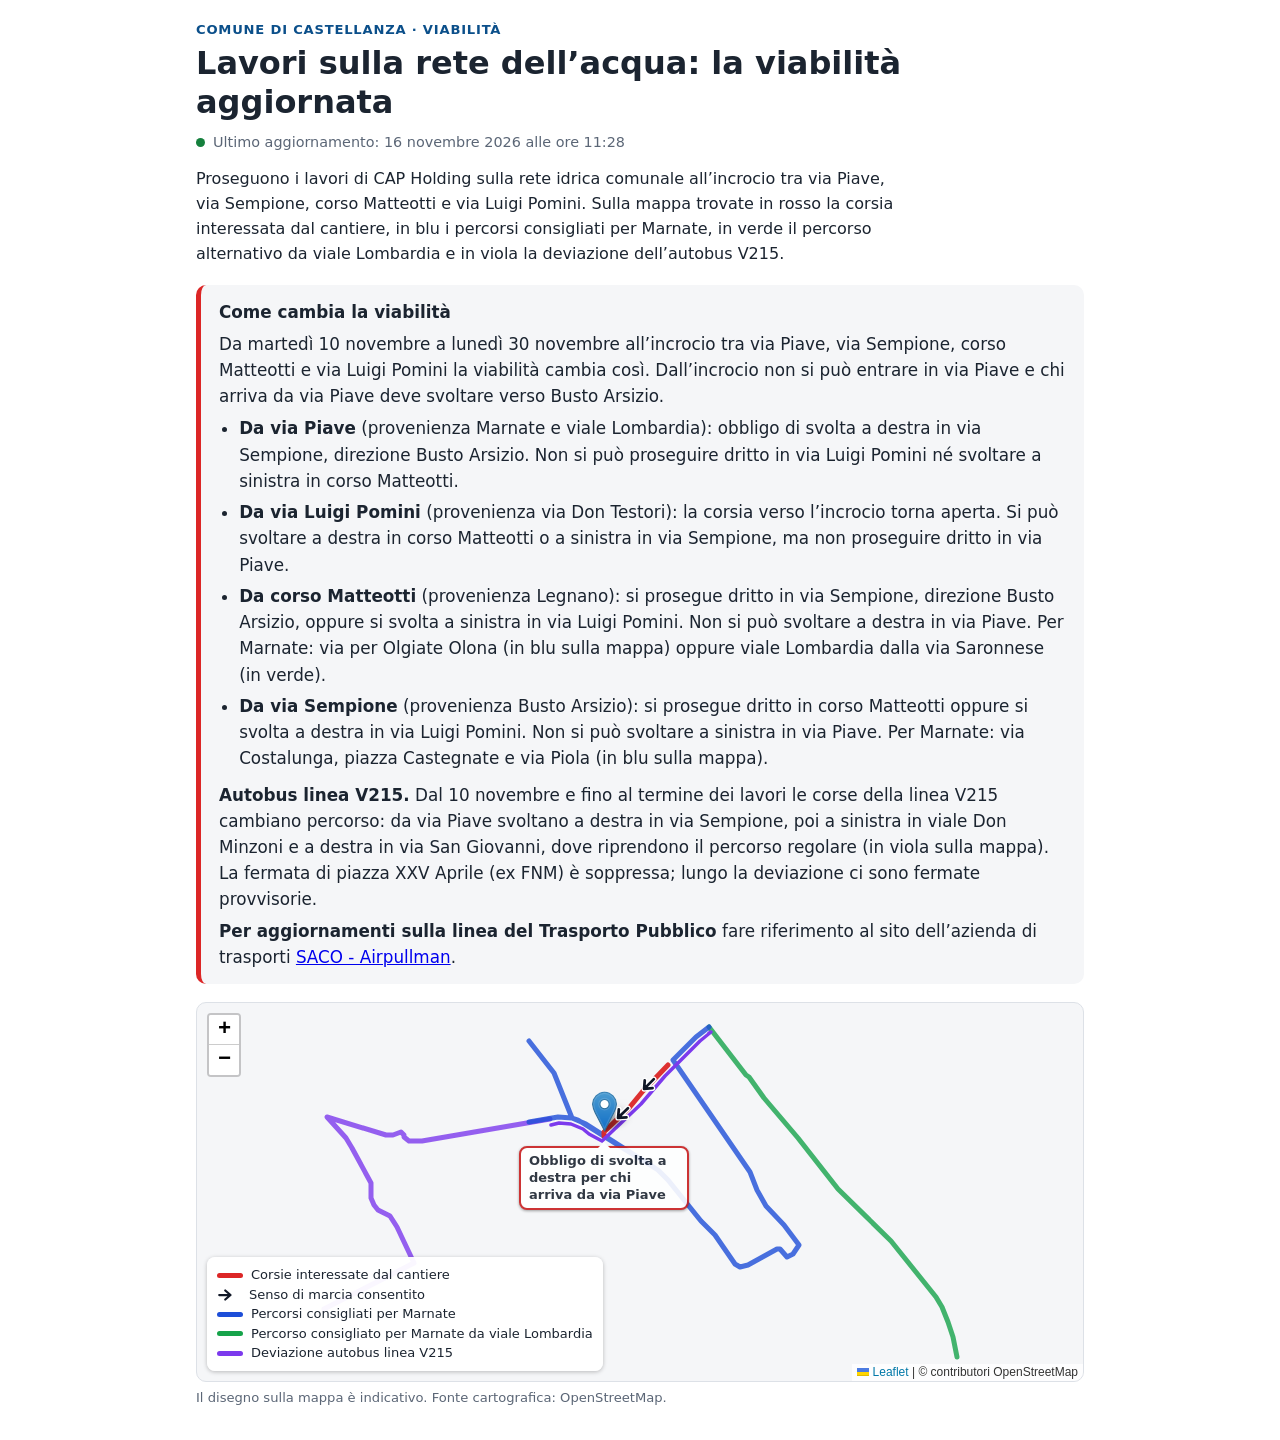
==== commit 67fb1ddd: "Anteprima: rimando al sito SACO - Airpullman per la linea V215 (link nei testi) Co-Authored-By: Clau" ====
--- a/anteprima/index.html
+++ b/anteprima/index.html
@@ -6,7 +6,7 @@
 <meta name="viewport" content="width=device-width, initial-scale=1">
 <title>Cantieri e viabilità – Comune di Castellanza</title>
 <link rel="stylesheet" href="vendor/leaflet/leaflet.css">
-<link rel="stylesheet" href="style.css?v=20261109a">
+<link rel="stylesheet" href="style.css?v=20261116a">
 </head>
 <body>
 <noscript><p style="padding:16px;font:16px system-ui">Per vedere la mappa e gli aggiornamenti serve JavaScript attivo nel browser.</p></noscript>
@@ -35,6 +35,6 @@
   <footer class="foot" id="contatti"></footer>
 </main>
 <script src="vendor/leaflet/leaflet.js"></script>
-<script src="app.js?v=20261109a"></script>
+<script src="app.js?v=20261116a"></script>
 </body>
 </html>
